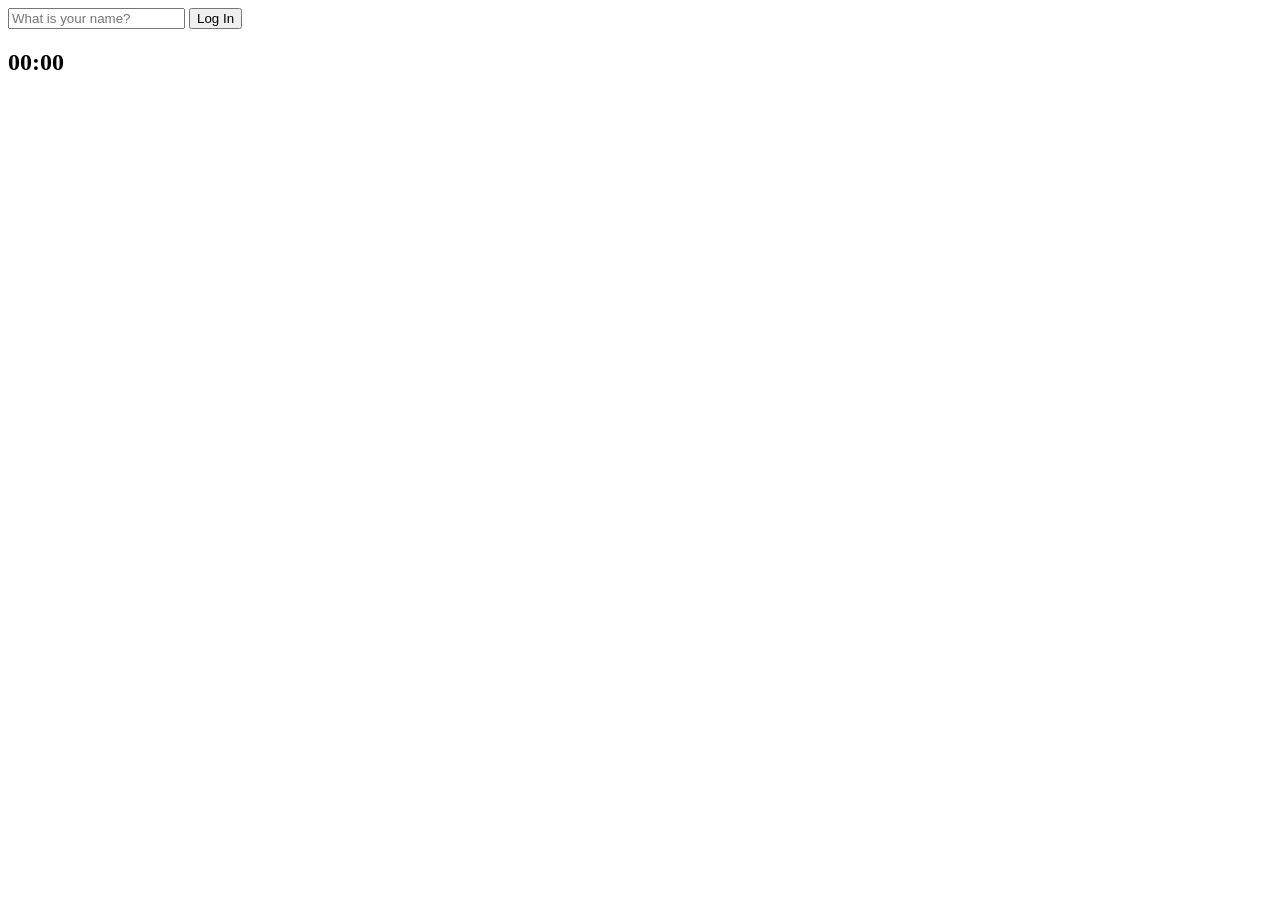
==== Project1/index.html @ ea4ec65d "updating" ====
<!DOCTYPE html>
<html lang="en">
<head>
    <meta charset="UTF-8">
    <meta name="viewport" content="width=device-width, initial-scale=1.0">
    <link rel="stylesheet" href="css/style.css">
    <title>Document</title>
</head>
<body>
    <form id="login-form" class ="hidden">
        <input 
        required 
        maxlength="15" 
        type="text" 
        placeholder="What is your name?"
        />
        <input type="submit" value="Log In" />
    </form>
    <h1 id="greeting" class="hidden"></h1>
    <h2 id="clock">00:00</h2>
    <script src="js/greetings.js"></script>
    <script src="js/clock.js"></script>
    
</body>
</html>
---- Project1/css/style.css ----
.hidden {
    display: none;
}
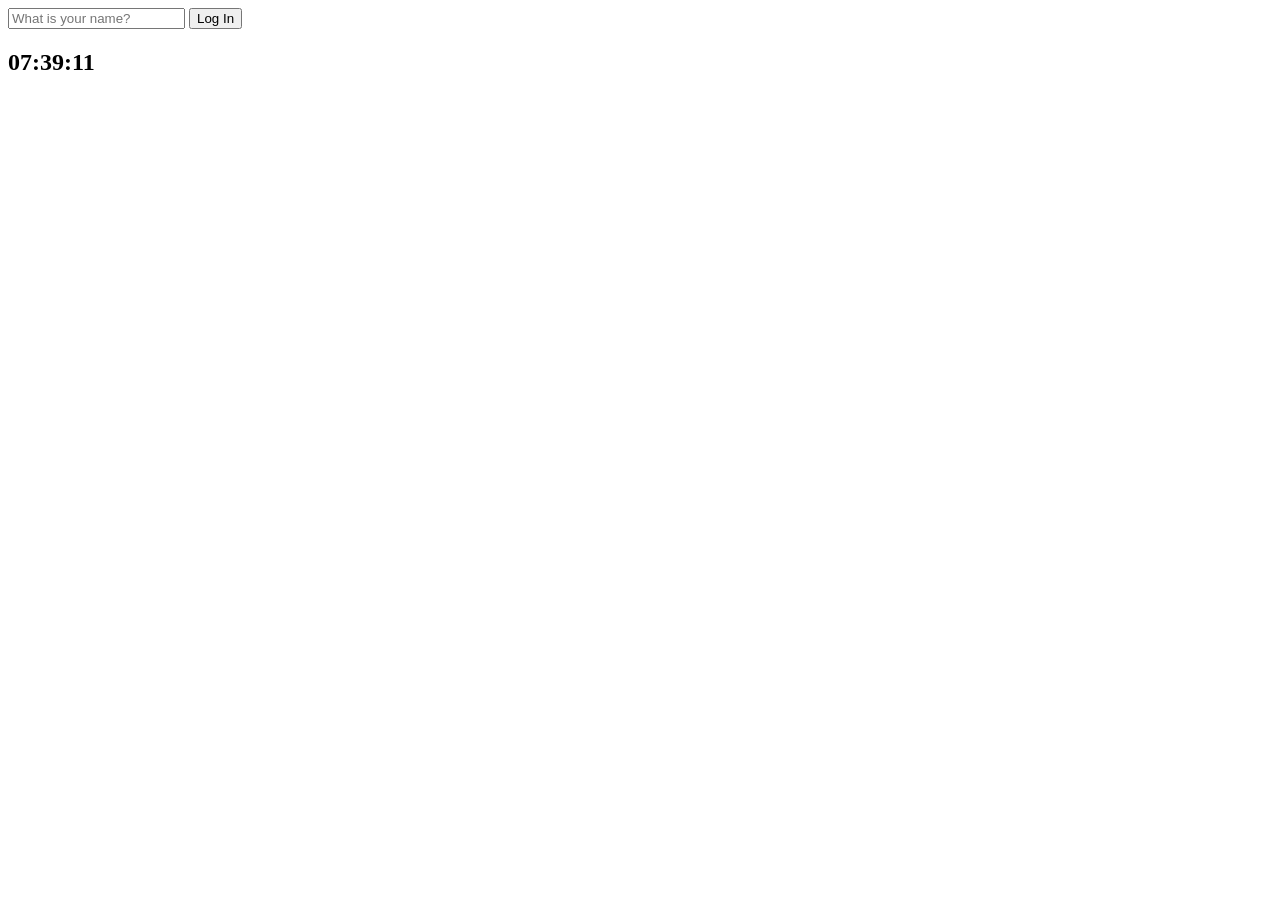
==== commit efa1fb1a: "updating" ====
--- a/Project1/index.html
+++ b/Project1/index.html
@@ -17,7 +17,7 @@
         <input type="submit" value="Log In" />
     </form>
     <h1 id="greeting" class="hidden"></h1>
-    <h2 id="clock">00:00</h2>
+    <h2 id="clock">00:00:00</h2>
     <script src="js/greetings.js"></script>
     <script src="js/clock.js"></script>
     
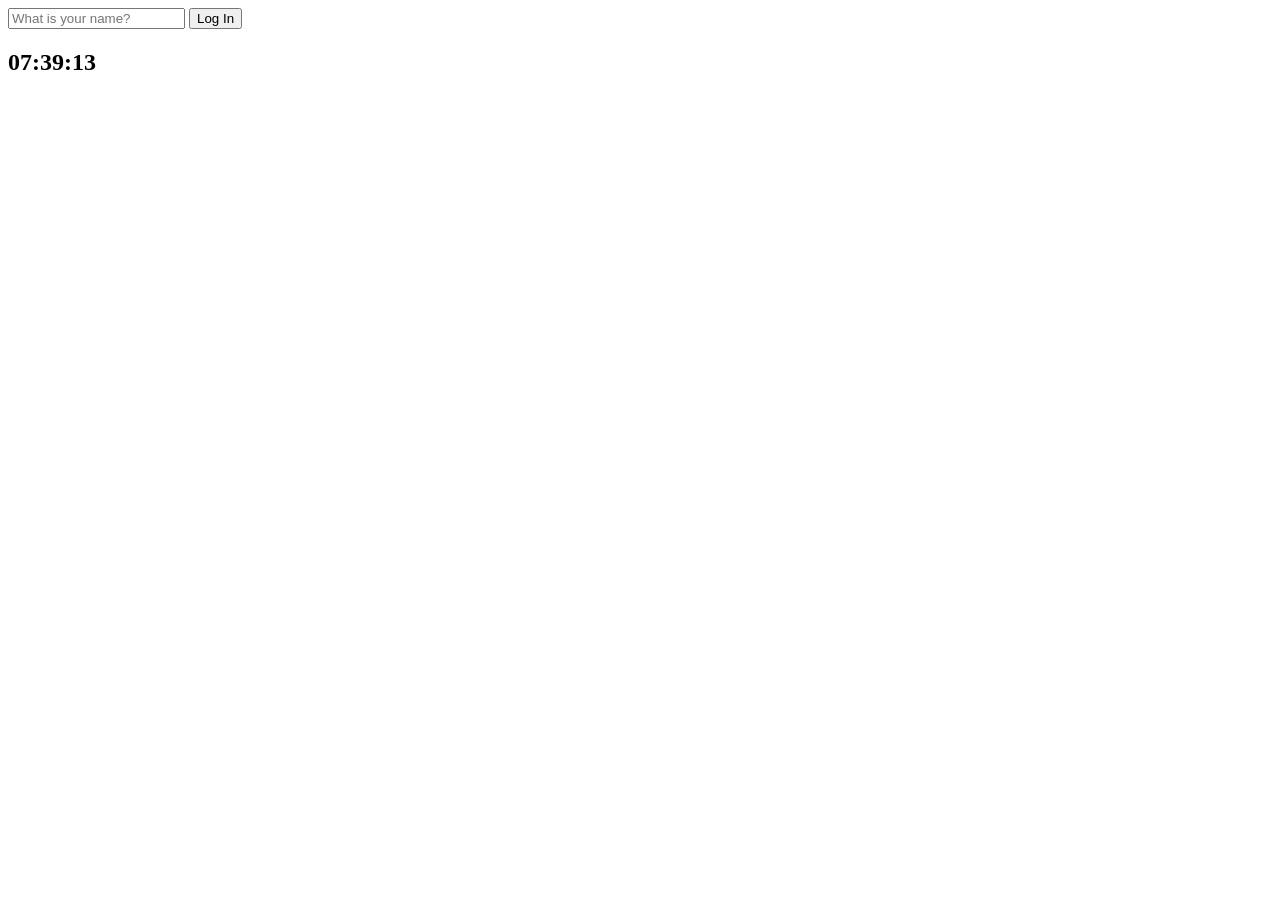
==== commit 21d3cef2: "adding quotes" ====
--- a/Project1/index.html
+++ b/Project1/index.html
@@ -4,7 +4,7 @@
     <meta charset="UTF-8">
     <meta name="viewport" content="width=device-width, initial-scale=1.0">
     <link rel="stylesheet" href="css/style.css">
-    <title>Document</title>
+    <title>Momentum</title>
 </head>
 <body>
     <form id="login-form" class ="hidden">
@@ -18,8 +18,13 @@
     </form>
     <h1 id="greeting" class="hidden"></h1>
     <h2 id="clock">00:00:00</h2>
+    <div id="quote">
+        <span></span>
+        <span></span>
+    </div>
+
     <script src="js/greetings.js"></script>
     <script src="js/clock.js"></script>
-    
+    <script src="js/quotes.js"></script>
 </body>
 </html>
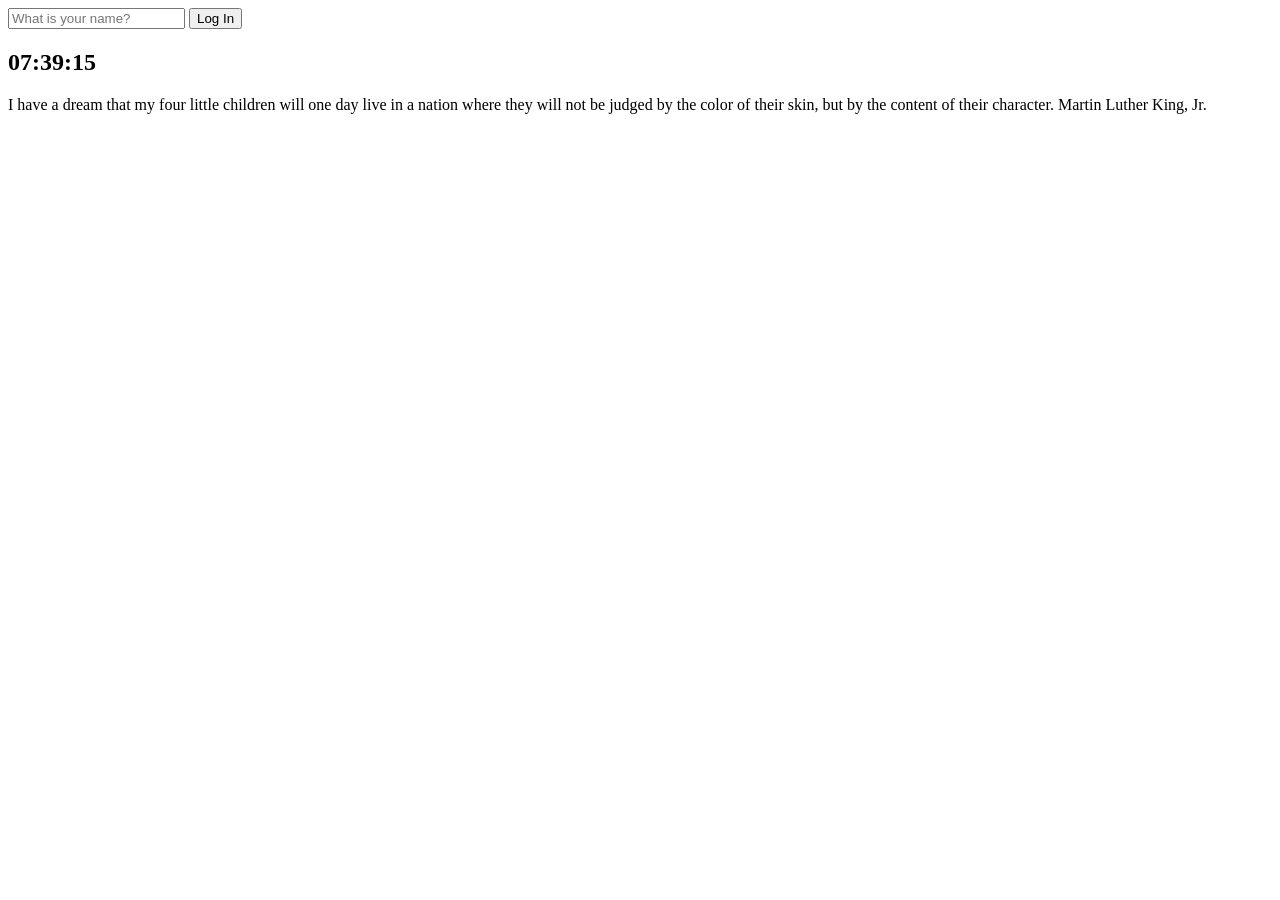
==== commit 91cb4799: "adding new js and pictures" ====
--- a/Project1/index.html
+++ b/Project1/index.html
@@ -26,5 +26,6 @@
     <script src="js/greetings.js"></script>
     <script src="js/clock.js"></script>
     <script src="js/quotes.js"></script>
+    <script src="js/background.js"></script>
 </body>
 </html>
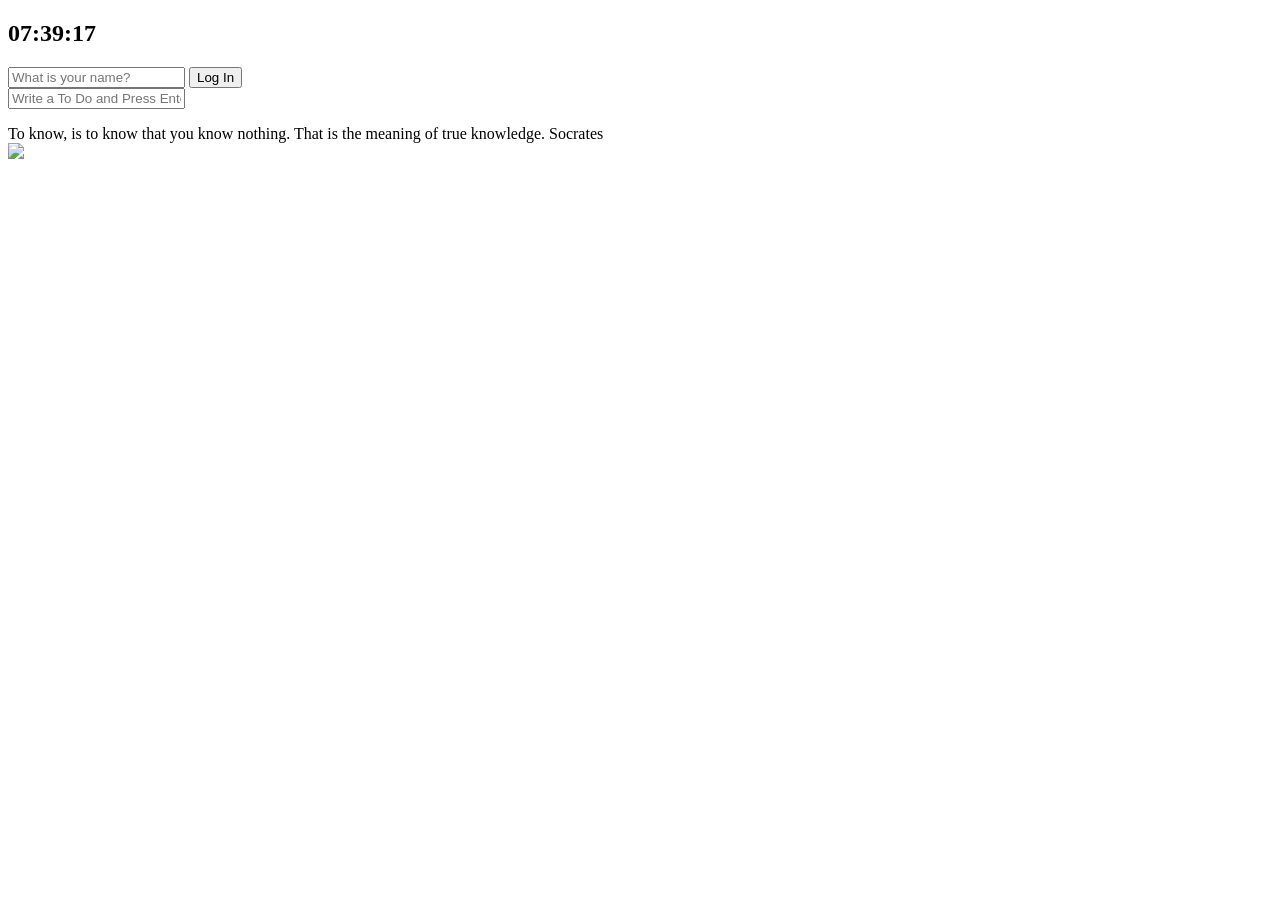
==== commit 9bfcbf1e: "adding stuff" ====
--- a/Project1/index.html
+++ b/Project1/index.html
@@ -7,6 +7,7 @@
     <title>Momentum</title>
 </head>
 <body>
+    <h2 id="clock">00:00:00</h2>
     <form id="login-form" class ="hidden">
         <input 
         required 
@@ -17,7 +18,10 @@
         <input type="submit" value="Log In" />
     </form>
     <h1 id="greeting" class="hidden"></h1>
-    <h2 id="clock">00:00:00</h2>
+    <form id="todo-form">
+        <input type="text" placeholder="Write a To Do and Press Enter" required/>
+    </form>
+    <ul id="todo-list"></ul>
     <div id="quote">
         <span></span>
         <span></span>
@@ -27,5 +31,6 @@
     <script src="js/clock.js"></script>
     <script src="js/quotes.js"></script>
     <script src="js/background.js"></script>
+    <script src="js/todo.js"></script>
 </body>
 </html>
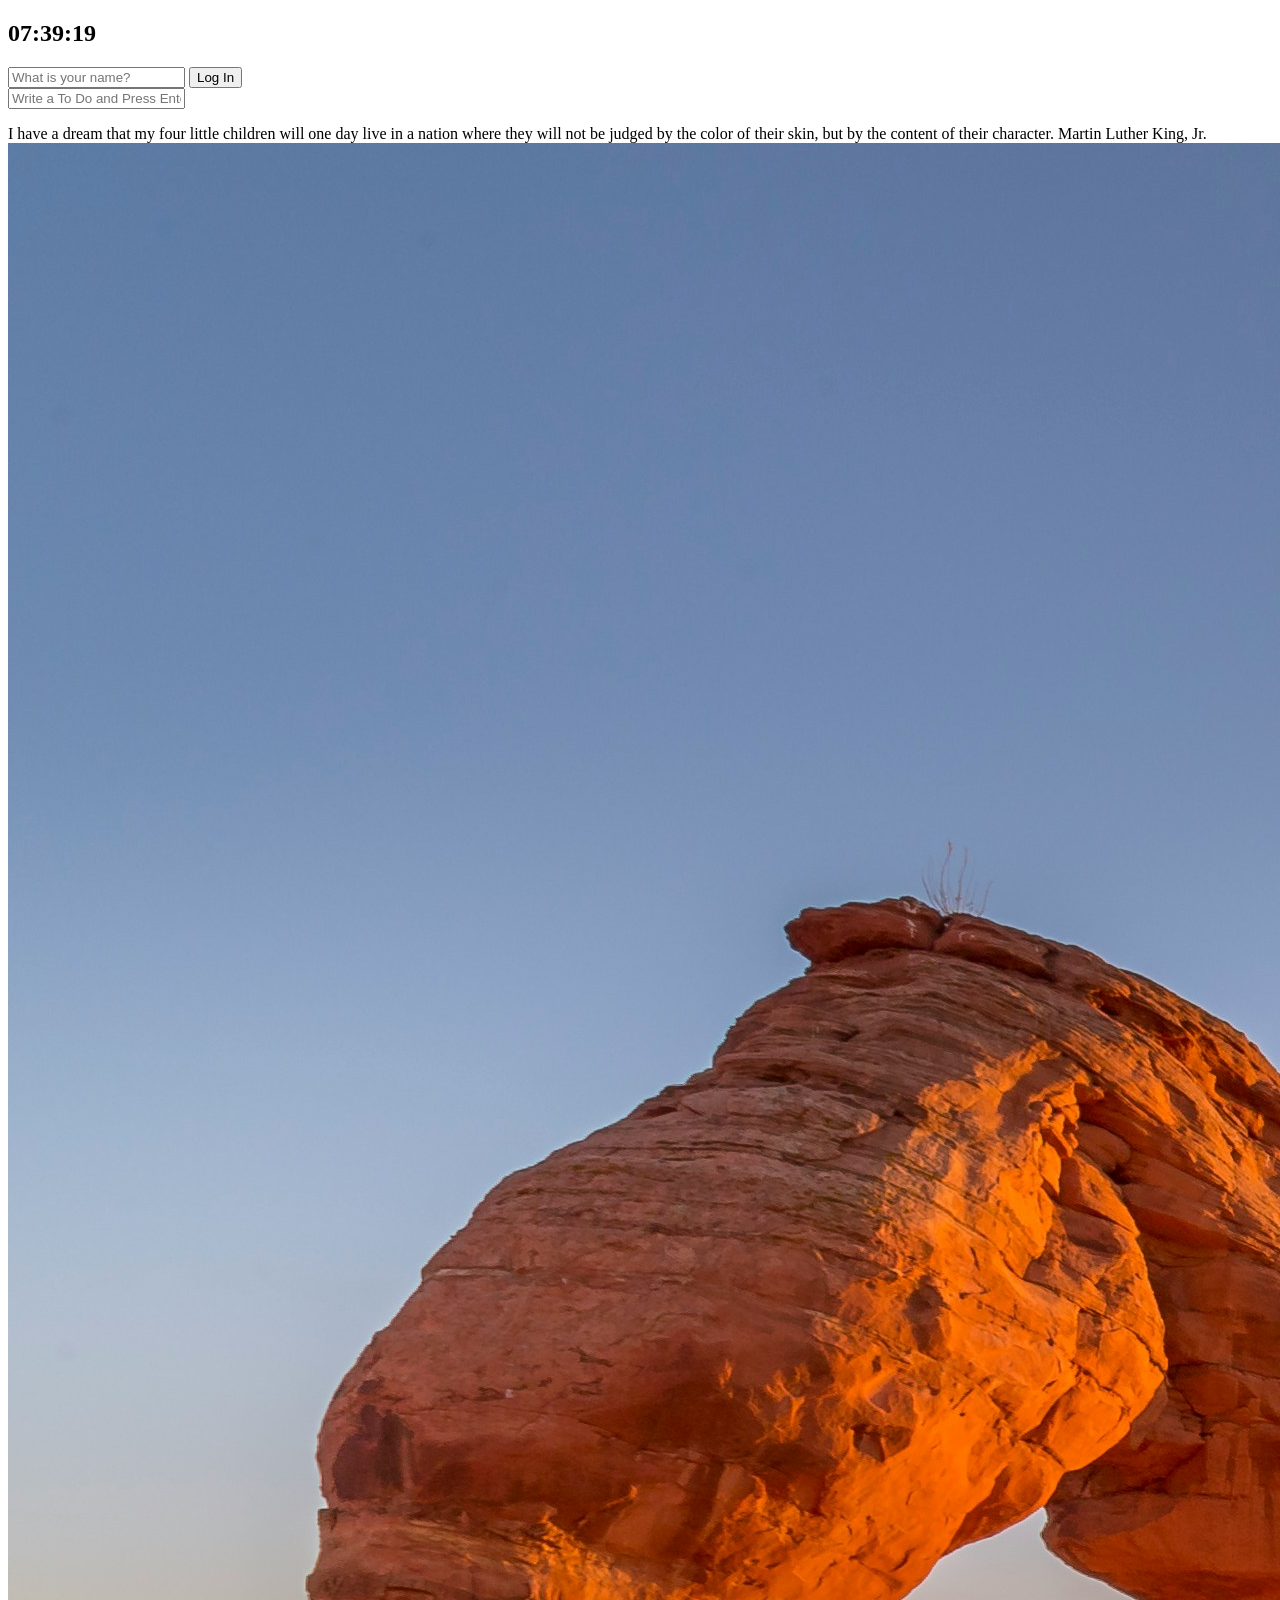
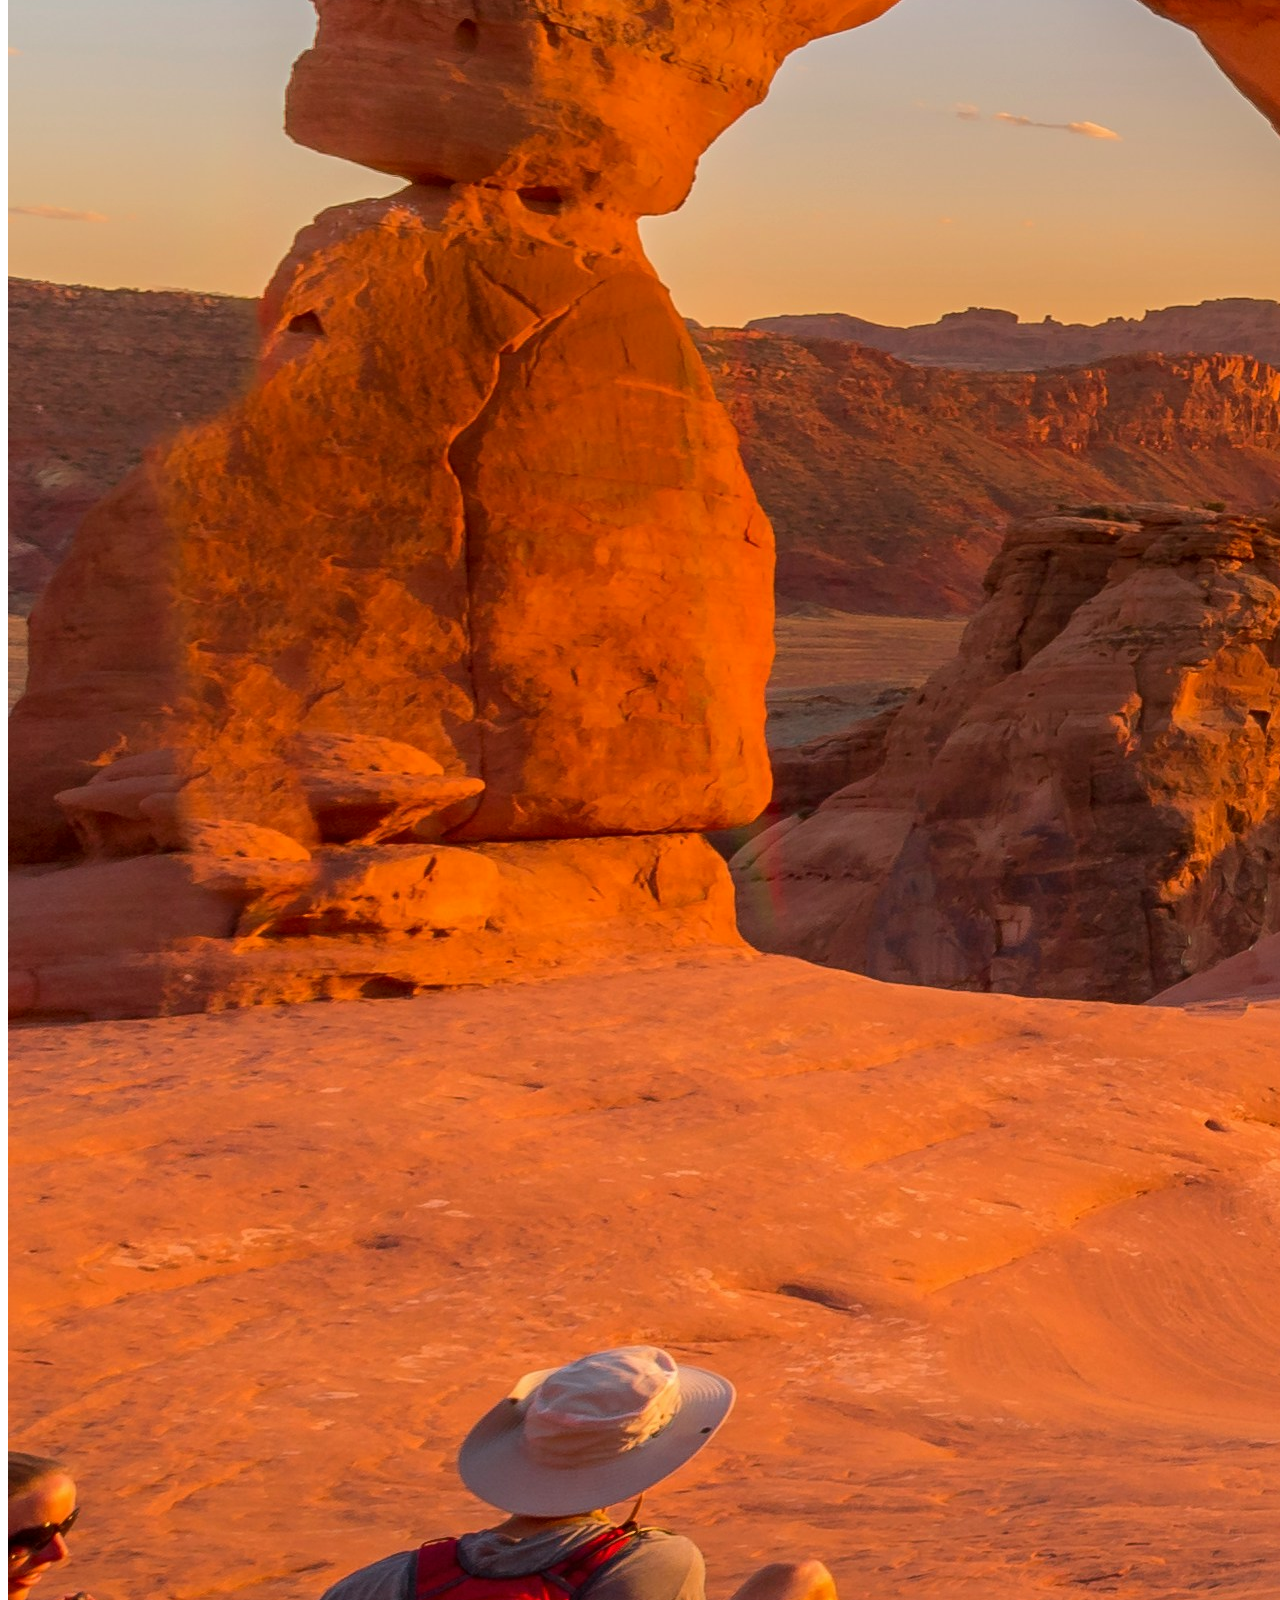
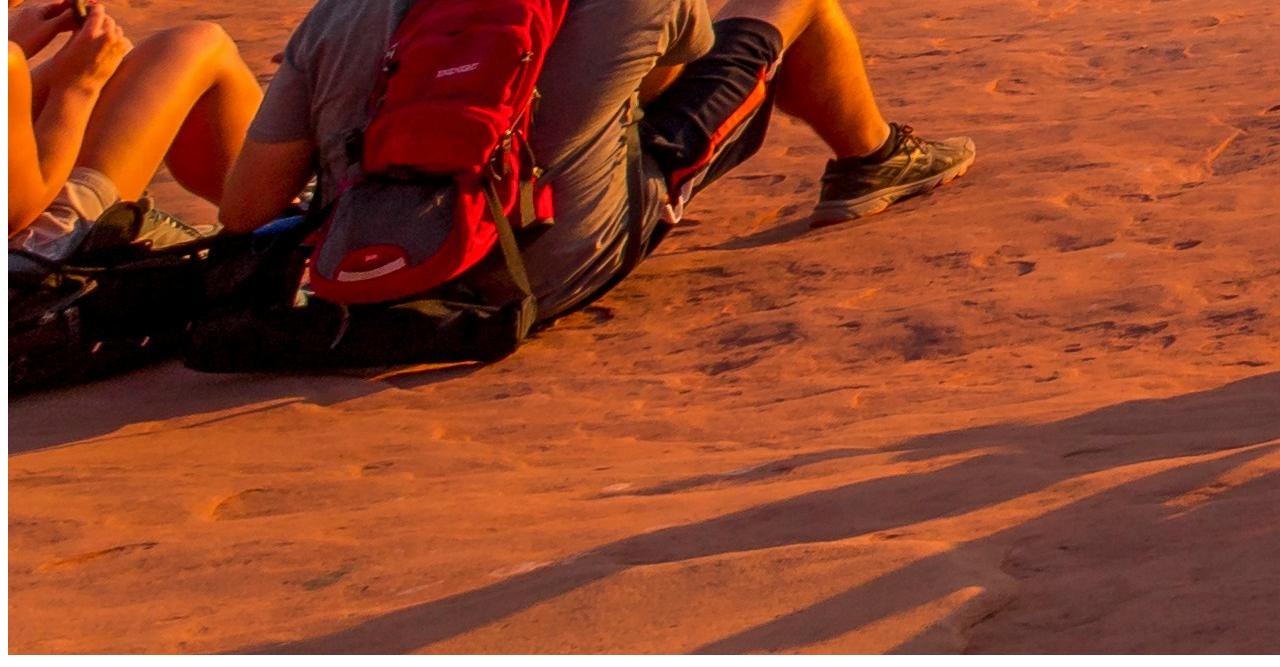
==== commit d24cd864: "adding weather" ====
--- a/Project1/index.html
+++ b/Project1/index.html
@@ -8,6 +8,7 @@
 </head>
 <body>
     <h2 id="clock">00:00:00</h2>
+
     <form id="login-form" class ="hidden">
         <input 
         required 
@@ -17,12 +18,21 @@
         />
         <input type="submit" value="Log In" />
     </form>
+
     <h1 id="greeting" class="hidden"></h1>
+
     <form id="todo-form">
         <input type="text" placeholder="Write a To Do and Press Enter" required/>
     </form>
+
     <ul id="todo-list"></ul>
+
     <div id="quote">
+        <span></span>
+        <span></span>
+    </div>
+
+    <div id="weather">
         <span></span>
         <span></span>
     </div>
@@ -32,5 +42,6 @@
     <script src="js/quotes.js"></script>
     <script src="js/background.js"></script>
     <script src="js/todo.js"></script>
+    <script src="js/weather.js"></script>
 </body>
 </html>
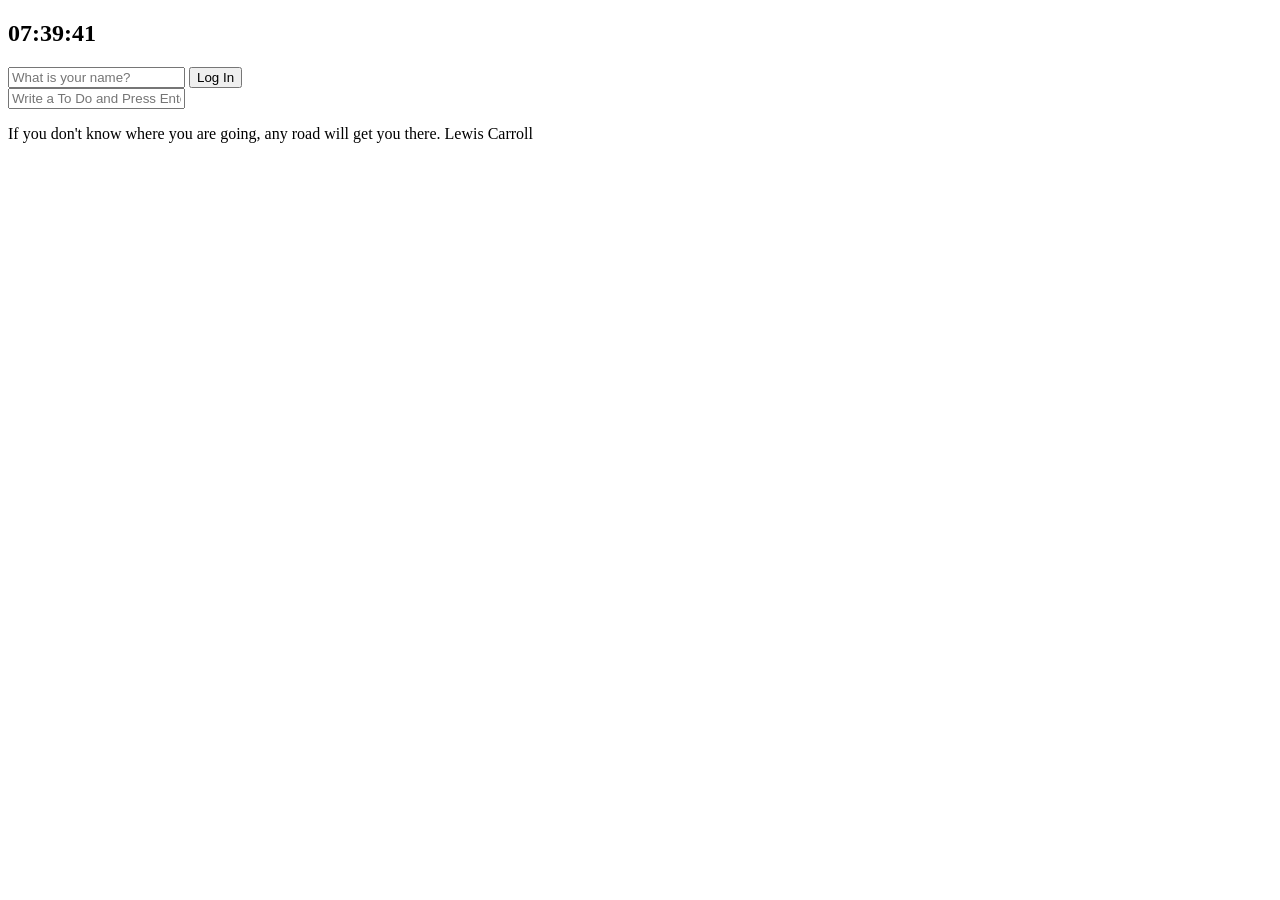
==== commit 4cbb0ceb: "changing background, and image" ====
--- a/Project1/index.html
+++ b/Project1/index.html
@@ -4,7 +4,7 @@
     <meta charset="UTF-8">
     <meta name="viewport" content="width=device-width, initial-scale=1.0">
     <link rel="stylesheet" href="css/style.css">
-    <title>Momentum</title>
+    <title>Dashboard</title>
 </head>
 <body>
     <h2 id="clock">00:00:00</h2>
@@ -36,11 +36,10 @@
         <span></span>
         <span></span>
     </div>
-
+    <script src="js/background.js"></script>
     <script src="js/greetings.js"></script>
     <script src="js/clock.js"></script>
     <script src="js/quotes.js"></script>
-    <script src="js/background.js"></script>
     <script src="js/todo.js"></script>
     <script src="js/weather.js"></script>
 </body>
--- a/Project1/css/style.css
+++ b/Project1/css/style.css
@@ -1,3 +1,9 @@
+body {
+    background-size: cover;
+}
+
+
 .hidden {
     display: none;
-}+}
+
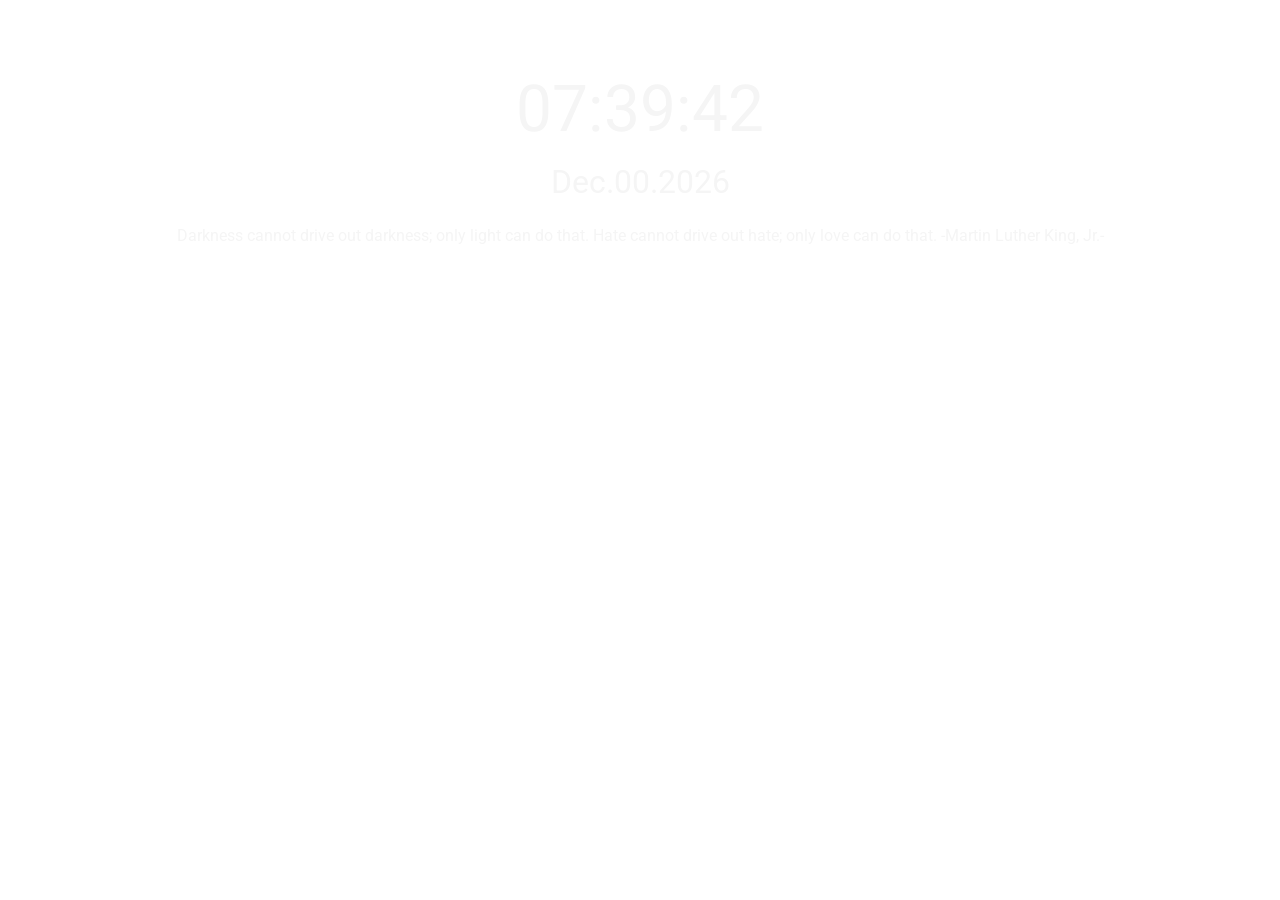
==== commit 10abe30b: "adding css" ====
--- a/Project1/index.html
+++ b/Project1/index.html
@@ -4,36 +4,43 @@
     <meta charset="UTF-8">
     <meta name="viewport" content="width=device-width, initial-scale=1.0">
     <link rel="stylesheet" href="css/style.css">
+    <link href="https://fonts.googleapis.com/css2?family=Roboto:ital,wght@0,100;0,300;0,400;0,500;0,700;0,900;1,100;1,300;1,400;1,500;1,700;1,900&display=swap" rel="stylesheet">
     <title>Dashboard</title>
 </head>
 <body>
-    <h2 id="clock">00:00:00</h2>
+    <div id="clock">
+        <p id="time"></p>
+        <p id="date"></p>
+    </div>
 
     <form id="login-form" class ="hidden">
         <input 
         required 
         maxlength="15" 
         type="text" 
-        placeholder="What is your name?"
+        placeholder="Type your name"
         />
-        <input type="submit" value="Log In" />
+        <input type="submit" value="Log In" /> 
     </form>
 
     <h1 id="greeting" class="hidden"></h1>
-
-    <form id="todo-form">
-        <input type="text" placeholder="Write a To Do and Press Enter" required/>
-    </form>
-
-    <ul id="todo-list"></ul>
 
     <div id="quote">
         <span></span>
         <span></span>
     </div>
 
+    <form id="todo-form" class="hidden">
+        <input type="text" placeholder="Write a To Do and Press Enter" required/>
+    </form>
+
+    <ul id="todo-list" class="hidden"></ul>
+
+
+
     <div id="weather">
         <span></span>
+        <img>
         <span></span>
     </div>
     <script src="js/background.js"></script>
--- a/Project1/css/style.css
+++ b/Project1/css/style.css
@@ -1,9 +1,164 @@
 body {
     background-size: cover;
+    text-align: center;
+    font-family: roboto;
+    color: whitesmoke;
+    font-size: 16px;
+    position: relative;
 }
-
 
 .hidden {
     display: none;
 }
 
+#clock {
+    position:relative;
+    top: 4rem;
+}
+
+#time {
+    font-size: 4rem;
+    margin:0px;
+}
+
+#date {
+    font-size: 2rem;
+    margin-top:1rem;
+}
+
+#login-form{
+    margin-top: 5rem;
+    color:white;
+    margin:1rem;
+    position: relative;
+    top: 7rem;
+}
+
+#login-form input {
+    background-color: rgba(0, 0, 0, 0);
+    border: none;
+    font-size:1rem;
+    font-weight: bold;
+    padding: 0.4rem;
+    margin: 0 1rem;
+    color:white;
+    border: white 0.5px solid;
+    border-radius: 10px;
+}
+
+#login-form input:hover {
+    background-color: rgba(0, 0, 0, 0.7);
+}
+
+#login-form input:focus {
+    outline: none;
+    background-color: rgba(0, 0, 0, 0.7);
+    border: white 2px solid;
+}
+
+#login-form input::placeholder{
+    color:white;
+    text-align: center;
+}
+
+
+#greeting {
+    position: relative;
+    font-size: 2 rem;
+    top: 7rem;
+}
+
+#weather {
+    position: absolute;
+    font-size: 1 rem;
+    font-weight: 400;
+    top: 0.3rem;
+    right: 0.3rem;
+    display: flex;
+    align-items: center;
+}
+
+#weather img {
+    width:3rem;
+}
+
+#todo-form {
+    position: relative;
+    top: 8rem;
+}
+
+#todo-list {
+    position: relative;
+    top: 9rem;
+}
+
+#quote {
+    position: relative;
+    top: 0.5rem;
+}
+
+
+#todo-form input{
+    background-color: rgba(0, 0, 0, 0.2);
+    border: none;
+    font-size:1rem;
+    font-weight: bold;
+    padding: 0.4rem;
+    color:white;
+    border: white 0.5px solid;
+    border-radius: 10px;
+    width: 16rem;
+}
+
+#todo-form input::placeholder{
+    color:white;
+    text-align: center;
+}
+
+#todo-form input:hover {
+    background-color: rgba(0, 0, 0, 0.7);
+}
+
+#todo-form input:focus {
+    outline: none;
+    background-color: rgba(0, 0, 0, 0.7);
+    border: white 2px solid;
+}
+
+#todo-list li {
+    margin-top: 1rem;
+}
+
+#todo-list span {
+    background-color: rgba(0, 0, 0, 0.2);
+    border: none;
+    font-size:1rem;
+    font-weight: bold;
+    padding: 0.4rem;
+    display: inline-block;
+    width: 15rem;
+    color:white;
+    border: white 0.5px solid;
+    border-radius: 10px;
+}
+
+
+#todo-list button{
+    background-color: rgba(0, 0, 0, 0);
+    border: none;
+    font-size:1rem;
+    font-weight: bold;
+    padding: 0.4rem 0.7rem;
+    margin: 0 1rem;
+    color:white;
+    border: white 0.5px solid;
+    border-radius: 10px;
+}
+
+#todo-list button:hover{
+    background-color: rgba(0, 0, 0, 0.7);
+}
+
+
+
+
